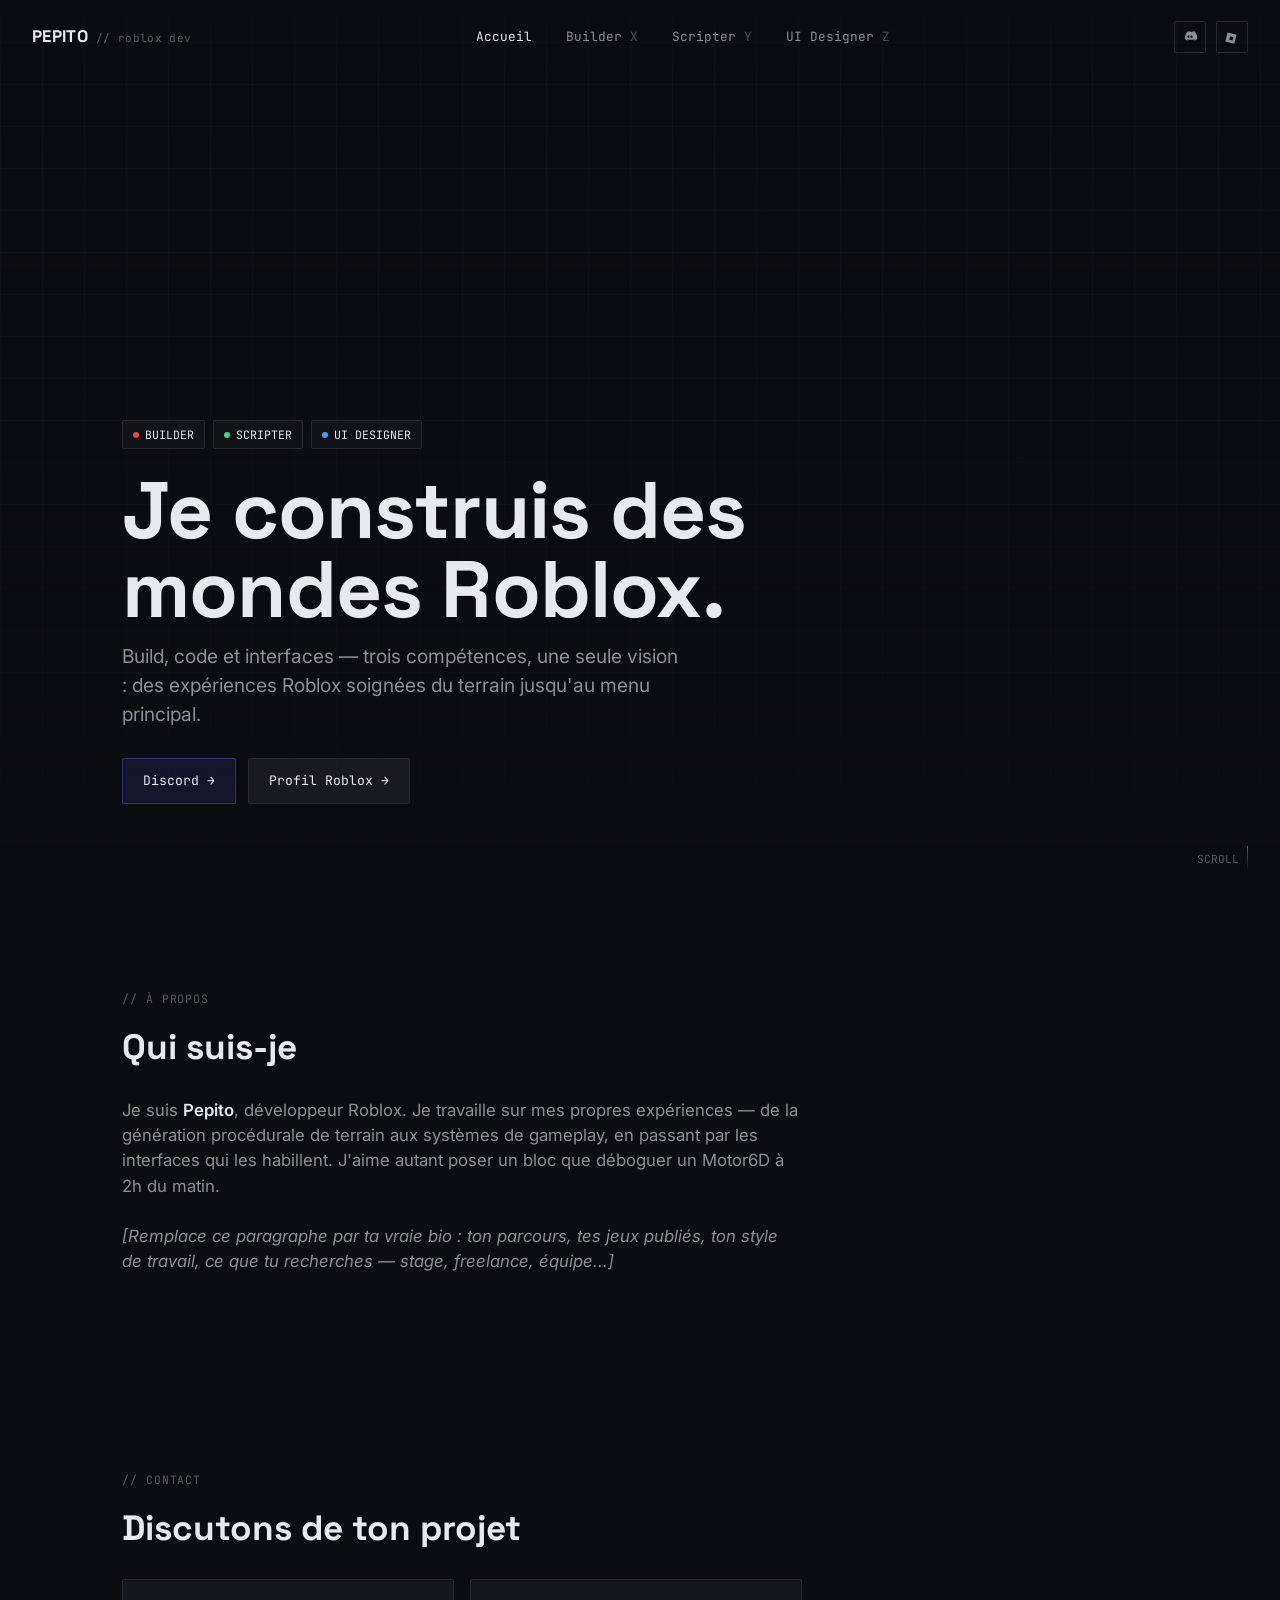
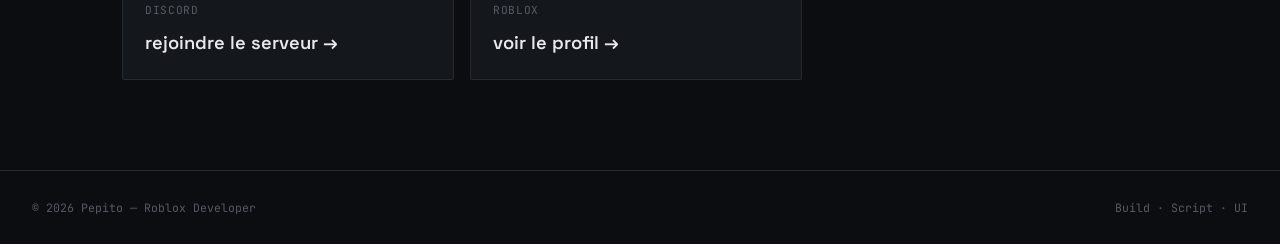
==== index.html @ 09fef63a "IDs Changes" ====
<!DOCTYPE html>
<html lang="fr">
<head>
<meta charset="UTF-8">
<meta name="viewport" content="width=device-width, initial-scale=1.0">
<title>Pepito — Roblox Builder · Scripter · UI Designer</title>
<meta name="description" content="Portfolio Roblox : Build, Scripting et UI Design.">
<link rel="preconnect" href="https://fonts.googleapis.com">
<link rel="preconnect" href="https://fonts.gstatic.com" crossorigin>
<link href="https://fonts.googleapis.com/css2?family=Space+Grotesk:wght@500;700&family=Inter:wght@400;500;600&family=JetBrains+Mono:wght@400;500&display=swap" rel="stylesheet">
<link rel="stylesheet" href="style.css">
</head>
<body>

<div class="grid-bg"></div>

<nav class="nav">
  <div class="nav__brand">PEPITO <span>// roblox dev</span></div>
  <div class="nav__links">
    <a href="index.html" class="active">Accueil</a>
    <a href="builder.html" data-axis="x">Builder <span style="opacity:.5">X</span></a>
    <a href="scripter.html" data-axis="y">Scripter <span style="opacity:.5">Y</span></a>
    <a href="ui-designer.html" data-axis="z">UI Designer <span style="opacity:.5">Z</span></a>
  </div>
  <div class="nav__social">
    <a href="https://discord.gg/TON-INVITE" target="_blank" rel="noopener" aria-label="Discord" title="Discord">
      <svg width="16" height="16" viewBox="0 0 24 24" fill="currentColor"><path d="M20.3 4.4A19.8 19.8 0 0 0 15.4 3l-.3.5c1.8.5 2.7 1.1 3.6 1.8-1.6-.8-3.2-1.2-4.7-1.2-1.6 0-3.1.4-4.7 1.2.9-.7 2-1.3 3.6-1.8L12.6 3a19.8 19.8 0 0 0-4.9 1.4C4.9 8 4.1 11.5 4.4 15c1.5 1.1 3 1.8 4.4 2.2l.6-1c-.7-.3-1.4-.6-2-1 .2-.1.3-.2.5-.3 3.7 1.7 7.7 1.7 11.4 0l.5.3c-.6.4-1.3.7-2 1l.6 1c1.4-.4 2.9-1.1 4.4-2.2.4-4-.6-7.5-2.9-10.6ZM9.7 13.3c-.9 0-1.6-.8-1.6-1.8s.7-1.8 1.6-1.8 1.6.8 1.6 1.8-.7 1.8-1.6 1.8Zm4.6 0c-.9 0-1.6-.8-1.6-1.8s.7-1.8 1.6-1.8 1.6.8 1.6 1.8-.7 1.8-1.6 1.8Z"/></svg>
    </a>
    <a href="https://www.roblox.com/users/TON-ID/profile" target="_blank" rel="noopener" aria-label="Roblox" title="Roblox">
      <svg width="14" height="14" viewBox="0 0 24 24" fill="currentColor"><path d="M4.3 4.3 19.7 8l-3.7 15.4L.7 19.7 4.3 4.3Zm4.3 6.6-1.4 5.8 5.8 1.4 1.4-5.8-5.8-1.4Z"/></svg>
    </a>
  </div>
  <button class="nav__toggle" aria-label="Menu">≡</button>
</nav>

<header class="hero">
  <video class="hero__video" autoplay muted loop playsinline>
    <source src="assets/hero.mp4" type="video/mp4">
  </video>
  <div class="hero__overlay"></div>
  <div class="hero__content">
    <div class="hero__tags">
      <span class="tag" data-axis="x"><span class="tag__dot"></span>BUILDER</span>
      <span class="tag" data-axis="y"><span class="tag__dot"></span>SCRIPTER</span>
      <span class="tag" data-axis="z"><span class="tag__dot"></span>UI DESIGNER</span>
    </div>
    <h1>Je construis des<br>mondes Roblox.</h1>
    <p class="hero__sub">
      Build, code et interfaces — trois compétences, une seule vision : des expériences
      Roblox soignées du terrain jusqu'au menu principal.
    </p>
    <div class="hero__actions">
      <a class="btn btn--discord" href="https://discord.gg/TON-INVITE" target="_blank" rel="noopener">Discord →</a>
      <a class="btn btn--roblox" href="https://www.roblox.com/users/TON-ID/profile" target="_blank" rel="noopener">Profil Roblox →</a>
    </div>
  </div>
  <div class="scrollhint">SCROLL</div>
</header>

<section class="section" id="bio">
  <p class="eyebrow">// À propos</p>
  <h2>Qui suis-je</h2>
  <p class="bio__text">
    Je suis <strong>Pepito</strong>, développeur Roblox. Je travaille sur mes propres
    expériences — de la génération procédurale de terrain aux systèmes de gameplay,
    en passant par les interfaces qui les habillent. J'aime autant poser un bloc que
    déboguer un Motor6D à 2h du matin.
    <br><br>
    <em>[Remplace ce paragraphe par ta vraie bio : ton parcours, tes jeux publiés,
    ton style de travail, ce que tu recherches — stage, freelance, équipe...]</em>
  </p>
</section>

<section class="section" id="contact">
  <p class="eyebrow">// Contact</p>
  <h2>Discutons de ton projet</h2>
  <div class="contact-grid">
    <a class="contact-card" href="https://discord.gg/TON-INVITE" target="_blank" rel="noopener">
      <div class="contact-card__label">Discord</div>
      <div class="contact-card__value">rejoindre le serveur →</div>
    </a>
    <a class="contact-card" href="https://www.roblox.com/users/TON-ID/profile" target="_blank" rel="noopener">
      <div class="contact-card__label">Roblox</div>
      <div class="contact-card__value">voir le profil →</div>
    </a>
  </div>
</section>

<footer class="footer">
  <span>© 2026 Pepito — Roblox Developer</span>
  <span>Build · Script · UI</span>
</footer>

<script src="script.js"></script>
</body>
</html>
---- style.css ----
/* ============================================================
   PORTE-FOLIO ROBLOX — style.css
   Thème: viewport de Roblox Studio, axes X/Y/Z comme code couleur
   X = Builder (rouge)  Y = Scripter (vert)  Z = UI Designer (bleu)
   ============================================================ */

:root {
  --bg: #0b0d10;
  --panel: #14171c;
  --panel-2: #191d23;
  --border: #262b32;
  --text: #e7e9ec;
  --text-dim: #8b9199;
  --text-faint: #565c66;

  --axis-x: #e5484d; /* Builder */
  --axis-y: #3dd68c; /* Scripter */
  --axis-z: #4c9aff; /* UI Designer */

  --font-display: "Space Grotesk", "Segoe UI", sans-serif;
  --font-body: "Inter", "Segoe UI", sans-serif;
  --font-mono: "JetBrains Mono", "Courier New", monospace;

  --radius: 2px;
}

* { box-sizing: border-box; }

html { scroll-behavior: smooth; }

body {
  margin: 0;
  background: var(--bg);
  color: var(--text);
  font-family: var(--font-body);
  line-height: 1.5;
  -webkit-font-smoothing: antialiased;
}

a { color: inherit; text-decoration: none; }

img, video { max-width: 100%; display: block; }

/* -------------------- grille baseplate -------------------- */
.grid-bg {
  position: fixed;
  inset: 0;
  z-index: -1;
  background-image:
    linear-gradient(rgba(255,255,255,0.035) 1px, transparent 1px),
    linear-gradient(90deg, rgba(255,255,255,0.035) 1px, transparent 1px);
  background-size: 42px 42px;
  pointer-events: none;
}

/* -------------------- nav -------------------- */
.nav {
  position: fixed;
  top: 0; left: 0; right: 0;
  z-index: 50;
  display: flex;
  align-items: center;
  justify-content: space-between;
  padding: 18px 32px;
  background: linear-gradient(to bottom, rgba(11,13,16,0.9), transparent);
}

.nav__brand {
  font-family: var(--font-display);
  font-weight: 700;
  font-size: 1.05rem;
  letter-spacing: 0.02em;
  display: flex;
  align-items: baseline;
  gap: 8px;
}

.nav__brand span {
  font-family: var(--font-mono);
  font-size: 0.7rem;
  color: var(--text-faint);
  font-weight: 400;
}

.nav__links {
  display: flex;
  align-items: center;
  gap: 4px;
  font-family: var(--font-mono);
  font-size: 0.8rem;
}

.nav__links a {
  padding: 8px 14px;
  color: var(--text-dim);
  border: 1px solid transparent;
  border-radius: var(--radius);
  transition: color 0.15s ease, border-color 0.15s ease, background 0.15s ease;
}

.nav__links a:hover {
  color: var(--text);
  border-color: var(--border);
  background: rgba(255,255,255,0.03);
}

.nav__links a.active { color: var(--text); }
.nav__links a.active[data-axis="x"] { color: var(--axis-x); border-color: rgba(229,72,77,0.35); }
.nav__links a.active[data-axis="y"] { color: var(--axis-y); border-color: rgba(61,214,140,0.35); }
.nav__links a.active[data-axis="z"] { color: var(--axis-z); border-color: rgba(76,154,255,0.35); }

.nav__social {
  display: flex;
  gap: 10px;
}

.nav__social a {
  width: 32px; height: 32px;
  display: grid; place-items: center;
  border: 1px solid var(--border);
  border-radius: var(--radius);
  color: var(--text-dim);
  transition: color 0.15s ease, border-color 0.15s ease;
}

.nav__social a:hover {
  color: var(--text);
  border-color: var(--text-dim);
}

.nav__toggle {
  display: none;
  background: none;
  border: 1px solid var(--border);
  color: var(--text);
  width: 38px; height: 38px;
  border-radius: var(--radius);
  font-family: var(--font-mono);
}

/* -------------------- hero (accueil) -------------------- */
.hero {
  position: relative;
  min-height: 100vh;
  display: flex;
  align-items: flex-end;
  overflow: hidden;
}

.hero__video {
  position: absolute;
  inset: 0;
  width: 100%;
  height: 100%;
  object-fit: cover;
  filter: saturate(0.9) brightness(0.55);
}

.hero__overlay {
  position: absolute;
  inset: 0;
  background:
    linear-gradient(180deg, rgba(11,13,16,0.35) 0%, rgba(11,13,16,0.55) 55%, rgba(11,13,16,0.97) 100%);
}

.hero__content {
  position: relative;
  z-index: 2;
  padding: 0 32px 96px;
  width: 100%;
  max-width: 1100px;
  margin: 0 auto;
}

.hero__tags {
  display: flex;
  gap: 8px;
  margin-bottom: 22px;
  font-family: var(--font-mono);
  font-size: 0.72rem;
  flex-wrap: wrap;
}

.tag {
  padding: 5px 10px;
  border: 1px solid var(--border);
  border-radius: var(--radius);
  background: rgba(20,23,28,0.7);
  backdrop-filter: blur(4px);
  display: inline-flex;
  align-items: center;
  gap: 6px;
}

.tag__dot { width: 6px; height: 6px; border-radius: 50%; }
.tag[data-axis="x"] .tag__dot { background: var(--axis-x); }
.tag[data-axis="y"] .tag__dot { background: var(--axis-y); }
.tag[data-axis="z"] .tag__dot { background: var(--axis-z); }

.hero h1 {
  font-family: var(--font-display);
  font-weight: 700;
  font-size: clamp(2.4rem, 7vw, 5rem);
  line-height: 0.98;
  margin: 0 0 14px;
  letter-spacing: -0.01em;
}

.hero__sub {
  font-size: clamp(1rem, 2vw, 1.2rem);
  color: var(--text-dim);
  max-width: 560px;
  margin: 0 0 30px;
}

.hero__actions { display: flex; gap: 12px; flex-wrap: wrap; }

.scrollhint {
  position: absolute;
  bottom: 28px; right: 32px;
  z-index: 2;
  font-family: var(--font-mono);
  font-size: 0.7rem;
  color: var(--text-faint);
  display: flex; align-items: center; gap: 8px;
}

.scrollhint::after {
  content: "";
  width: 1px; height: 26px;
  background: linear-gradient(var(--text-faint), transparent);
}

/* -------------------- boutons -------------------- */
.btn {
  font-family: var(--font-mono);
  font-size: 0.82rem;
  padding: 12px 20px;
  border-radius: var(--radius);
  border: 1px solid var(--border);
  display: inline-flex;
  align-items: center;
  gap: 10px;
  transition: transform 0.15s ease, border-color 0.15s ease, background 0.15s ease;
}

.btn:hover { transform: translateY(-1px); }

.btn--discord { background: rgba(88,101,242,0.12); border-color: rgba(88,101,242,0.4); }
.btn--discord:hover { background: rgba(88,101,242,0.22); }

.btn--roblox { background: rgba(255,255,255,0.06); border-color: var(--border); }
.btn--roblox:hover { background: rgba(255,255,255,0.1); }

/* -------------------- sections generiques -------------------- */
.section {
  max-width: 1100px;
  margin: 0 auto;
  padding: 90px 32px;
}

.eyebrow {
  font-family: var(--font-mono);
  font-size: 0.72rem;
  color: var(--text-faint);
  letter-spacing: 0.08em;
  text-transform: uppercase;
  margin: 0 0 14px;
}

.section h2 {
  font-family: var(--font-display);
  font-size: clamp(1.6rem, 3vw, 2.2rem);
  margin: 0 0 24px;
}

.bio__text {
  font-size: 1.05rem;
  color: var(--text-dim);
  max-width: 680px;
}

.bio__text strong { color: var(--text); font-weight: 600; }

.contact-grid {
  display: grid;
  grid-template-columns: 1fr 1fr;
  gap: 16px;
  margin-top: 20px;
  max-width: 680px;
}

@media (max-width: 620px) {
  .contact-grid { grid-template-columns: 1fr; }
}

.contact-card {
  padding: 22px;
  border: 1px solid var(--border);
  background: var(--panel);
  border-radius: var(--radius);
  transition: border-color 0.15s ease, background 0.15s ease;
}

.contact-card:hover { border-color: var(--text-dim); background: var(--panel-2); }

.contact-card__label {
  font-family: var(--font-mono);
  font-size: 0.7rem;
  color: var(--text-faint);
  margin-bottom: 10px;
  text-transform: uppercase;
  letter-spacing: 0.06em;
}

.contact-card__value {
  font-family: var(--font-display);
  font-size: 1.15rem;
  font-weight: 600;
}

/* -------------------- pages talents -------------------- */
.talent-header {
  position: relative;
  padding: 150px 32px 60px;
  max-width: 1100px;
  margin: 0 auto;
}

.axis-badge {
  width: 46px; height: 46px;
  border: 1px solid;
  border-radius: var(--radius);
  display: grid; place-items: center;
  font-family: var(--font-mono);
  font-weight: 700;
  font-size: 1.1rem;
  margin-bottom: 22px;
}

[data-axis="x"] .axis-badge { color: var(--axis-x); border-color: var(--axis-x); background: rgba(229,72,77,0.08); }
[data-axis="y"] .axis-badge { color: var(--axis-y); border-color: var(--axis-y); background: rgba(61,214,140,0.08); }
[data-axis="z"] .axis-badge { color: var(--axis-z); border-color: var(--axis-z); background: rgba(76,154,255,0.08); }

.talent-header h1 {
  font-family: var(--font-display);
  font-size: clamp(2.2rem, 6vw, 3.6rem);
  margin: 0 0 16px;
}

.talent-header p {
  color: var(--text-dim);
  max-width: 620px;
  font-size: 1.05rem;
}

.top-bar {
  position: fixed;
  top: 0; left: 0; right: 0;
  height: 3px;
  z-index: 60;
}

[data-axis="x"] .top-bar { background: var(--axis-x); }
[data-axis="y"] .top-bar { background: var(--axis-y); }
[data-axis="z"] .top-bar { background: var(--axis-z); }

.project-grid {
  max-width: 1100px;
  margin: 0 auto;
  padding: 0 32px 100px;
  display: grid;
  grid-template-columns: repeat(auto-fit, minmax(280px, 1fr));
  gap: 22px;
}

.project-card {
  position: relative;
  padding: 24px;
  border: 1px solid var(--border);
  background: var(--panel);
  border-radius: var(--radius);
  min-height: 190px;
  display: flex;
  flex-direction: column;
  justify-content: space-between;
}

.project-card__corners span {
  position: absolute;
  width: 14px; height: 14px;
  opacity: 0;
  transition: opacity 0.18s ease;
}

.project-card:hover .project-card__corners span { opacity: 1; }

[data-axis="x"] .project-card__corners span { border-color: var(--axis-x); }
[data-axis="y"] .project-card__corners span { border-color: var(--axis-y); }
[data-axis="z"] .project-card__corners span { border-color: var(--axis-z); }

.project-card__corners span:nth-child(1) { top: -1px; left: -1px; border-top: 2px solid; border-left: 2px solid; }
.project-card__corners span:nth-child(2) { top: -1px; right: -1px; border-top: 2px solid; border-right: 2px solid; }
.project-card__corners span:nth-child(3) { bottom: -1px; left: -1px; border-bottom: 2px solid; border-left: 2px solid; }
.project-card__corners span:nth-child(4) { bottom: -1px; right: -1px; border-bottom: 2px solid; border-right: 2px solid; }

.project-card__title {
  font-family: var(--font-display);
  font-size: 1.15rem;
  font-weight: 600;
  margin-bottom: 10px;
}

.project-card__desc {
  color: var(--text-dim);
  font-size: 0.92rem;
  flex: 1;
}

.project-card__tags {
  display: flex;
  gap: 6px;
  flex-wrap: wrap;
  margin-top: 16px;
  font-family: var(--font-mono);
  font-size: 0.68rem;
  color: var(--text-faint);
}

.project-card__tags span {
  padding: 3px 8px;
  border: 1px solid var(--border);
  border-radius: var(--radius);
}

/* -------------------- footer -------------------- */
.footer {
  border-top: 1px solid var(--border);
  padding: 28px 32px;
  display: flex;
  justify-content: space-between;
  align-items: center;
  font-family: var(--font-mono);
  font-size: 0.72rem;
  color: var(--text-faint);
  flex-wrap: wrap;
  gap: 10px;
}

/* -------------------- responsive nav -------------------- */
@media (max-width: 760px) {
  .nav__links { display: none; }
  .nav__toggle { display: block; }
  .nav.open .nav__links {
    display: flex;
    position: absolute;
    top: 60px; left: 20px; right: 20px;
    flex-direction: column;
    background: var(--panel);
    border: 1px solid var(--border);
    padding: 10px;
  }
  .talent-header { padding-top: 120px; }
}

@media (prefers-reduced-motion: reduce) {
  html { scroll-behavior: auto; }
  .btn:hover { transform: none; }
}
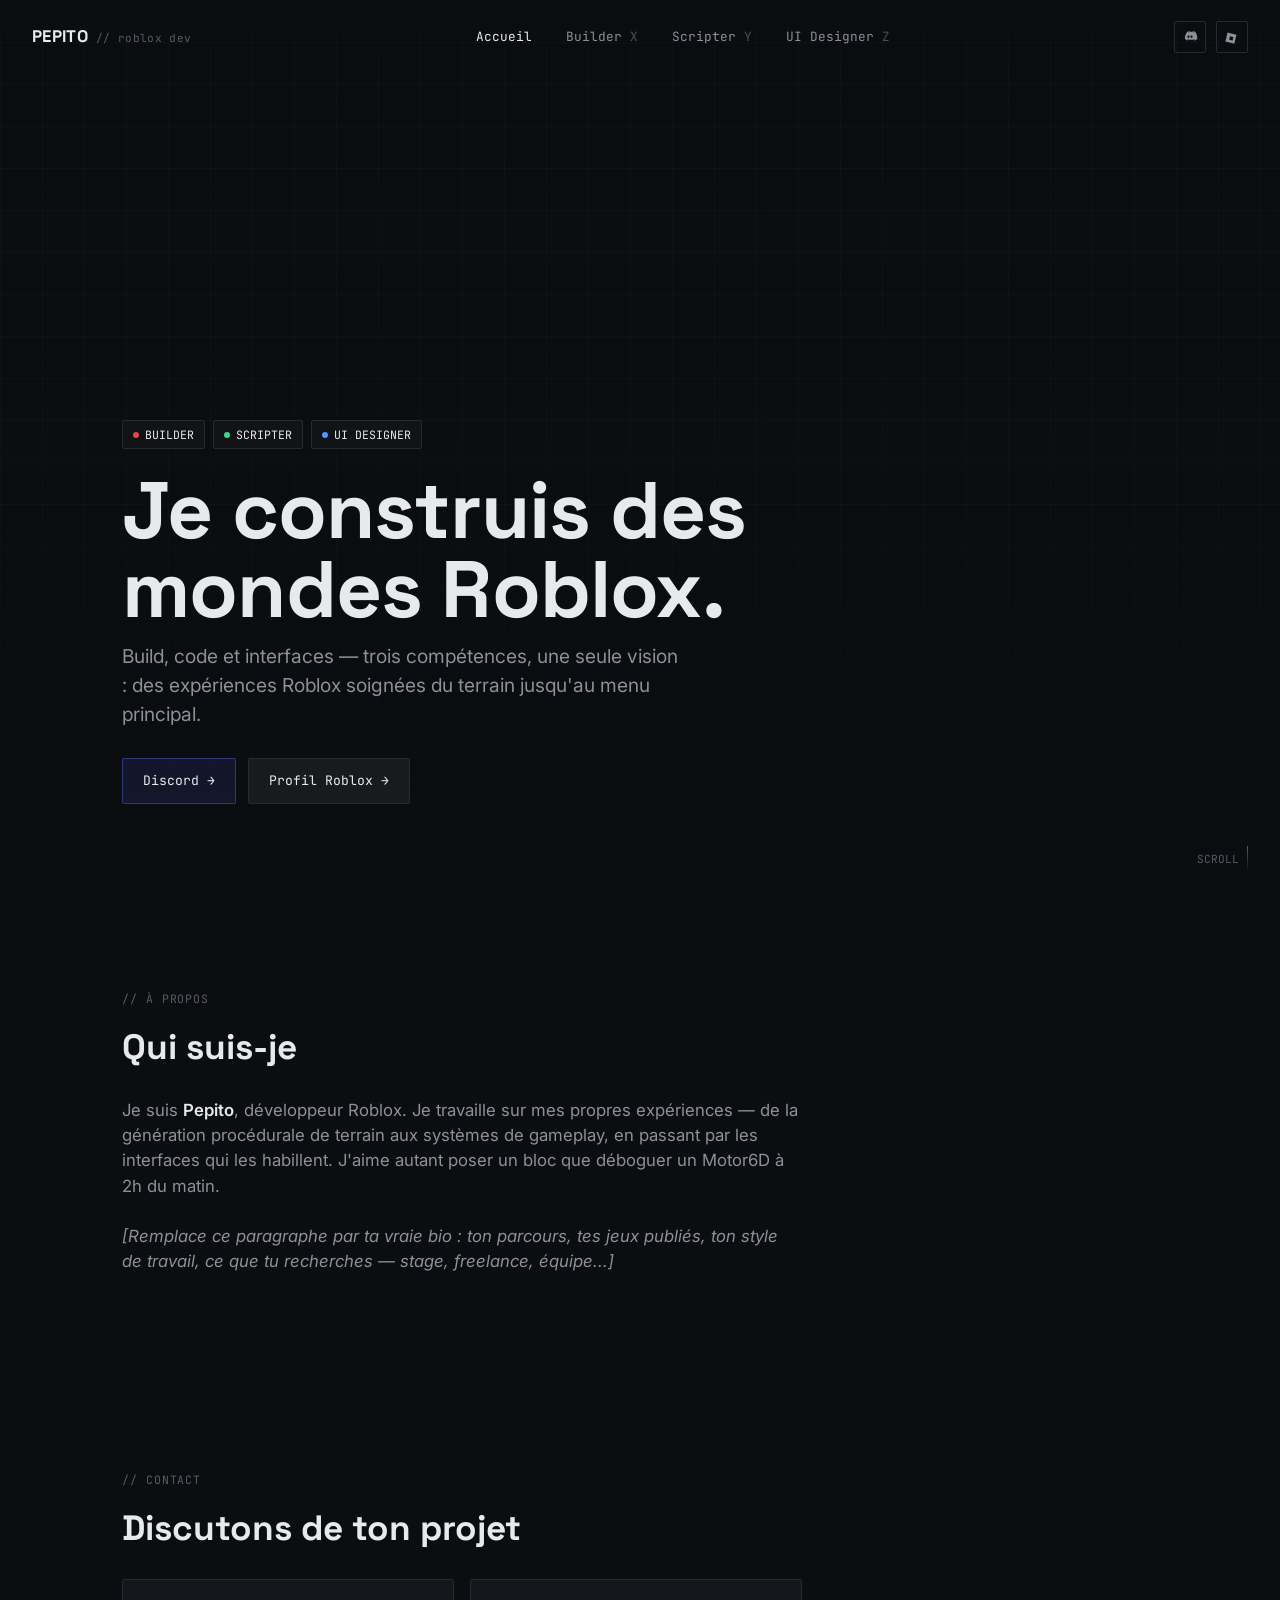
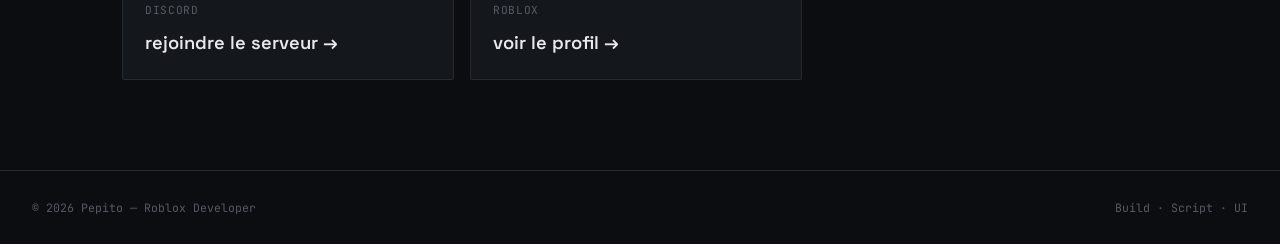
==== commit 2083046f: "Ajout du portfolio Roblox" ====
--- a/index.html
+++ b/index.html
@@ -23,10 +23,10 @@
     <a href="ui-designer.html" data-axis="z">UI Designer <span style="opacity:.5">Z</span></a>
   </div>
   <div class="nav__social">
-    <a href="https://discord.gg/TON-INVITE" target="_blank" rel="noopener" aria-label="Discord" title="Discord">
+    <a href="https://discord.com/users/1036660071263903816" target="_blank" rel="noopener" aria-label="Discord" title="Discord">
       <svg width="16" height="16" viewBox="0 0 24 24" fill="currentColor"><path d="M20.3 4.4A19.8 19.8 0 0 0 15.4 3l-.3.5c1.8.5 2.7 1.1 3.6 1.8-1.6-.8-3.2-1.2-4.7-1.2-1.6 0-3.1.4-4.7 1.2.9-.7 2-1.3 3.6-1.8L12.6 3a19.8 19.8 0 0 0-4.9 1.4C4.9 8 4.1 11.5 4.4 15c1.5 1.1 3 1.8 4.4 2.2l.6-1c-.7-.3-1.4-.6-2-1 .2-.1.3-.2.5-.3 3.7 1.7 7.7 1.7 11.4 0l.5.3c-.6.4-1.3.7-2 1l.6 1c1.4-.4 2.9-1.1 4.4-2.2.4-4-.6-7.5-2.9-10.6ZM9.7 13.3c-.9 0-1.6-.8-1.6-1.8s.7-1.8 1.6-1.8 1.6.8 1.6 1.8-.7 1.8-1.6 1.8Zm4.6 0c-.9 0-1.6-.8-1.6-1.8s.7-1.8 1.6-1.8 1.6.8 1.6 1.8-.7 1.8-1.6 1.8Z"/></svg>
     </a>
-    <a href="https://www.roblox.com/users/TON-ID/profile" target="_blank" rel="noopener" aria-label="Roblox" title="Roblox">
+    <a href="https://www.roblox.com/fr/users/1273219905/profile" target="_blank" rel="noopener" aria-label="Roblox" title="Roblox">
       <svg width="14" height="14" viewBox="0 0 24 24" fill="currentColor"><path d="M4.3 4.3 19.7 8l-3.7 15.4L.7 19.7 4.3 4.3Zm4.3 6.6-1.4 5.8 5.8 1.4 1.4-5.8-5.8-1.4Z"/></svg>
     </a>
   </div>
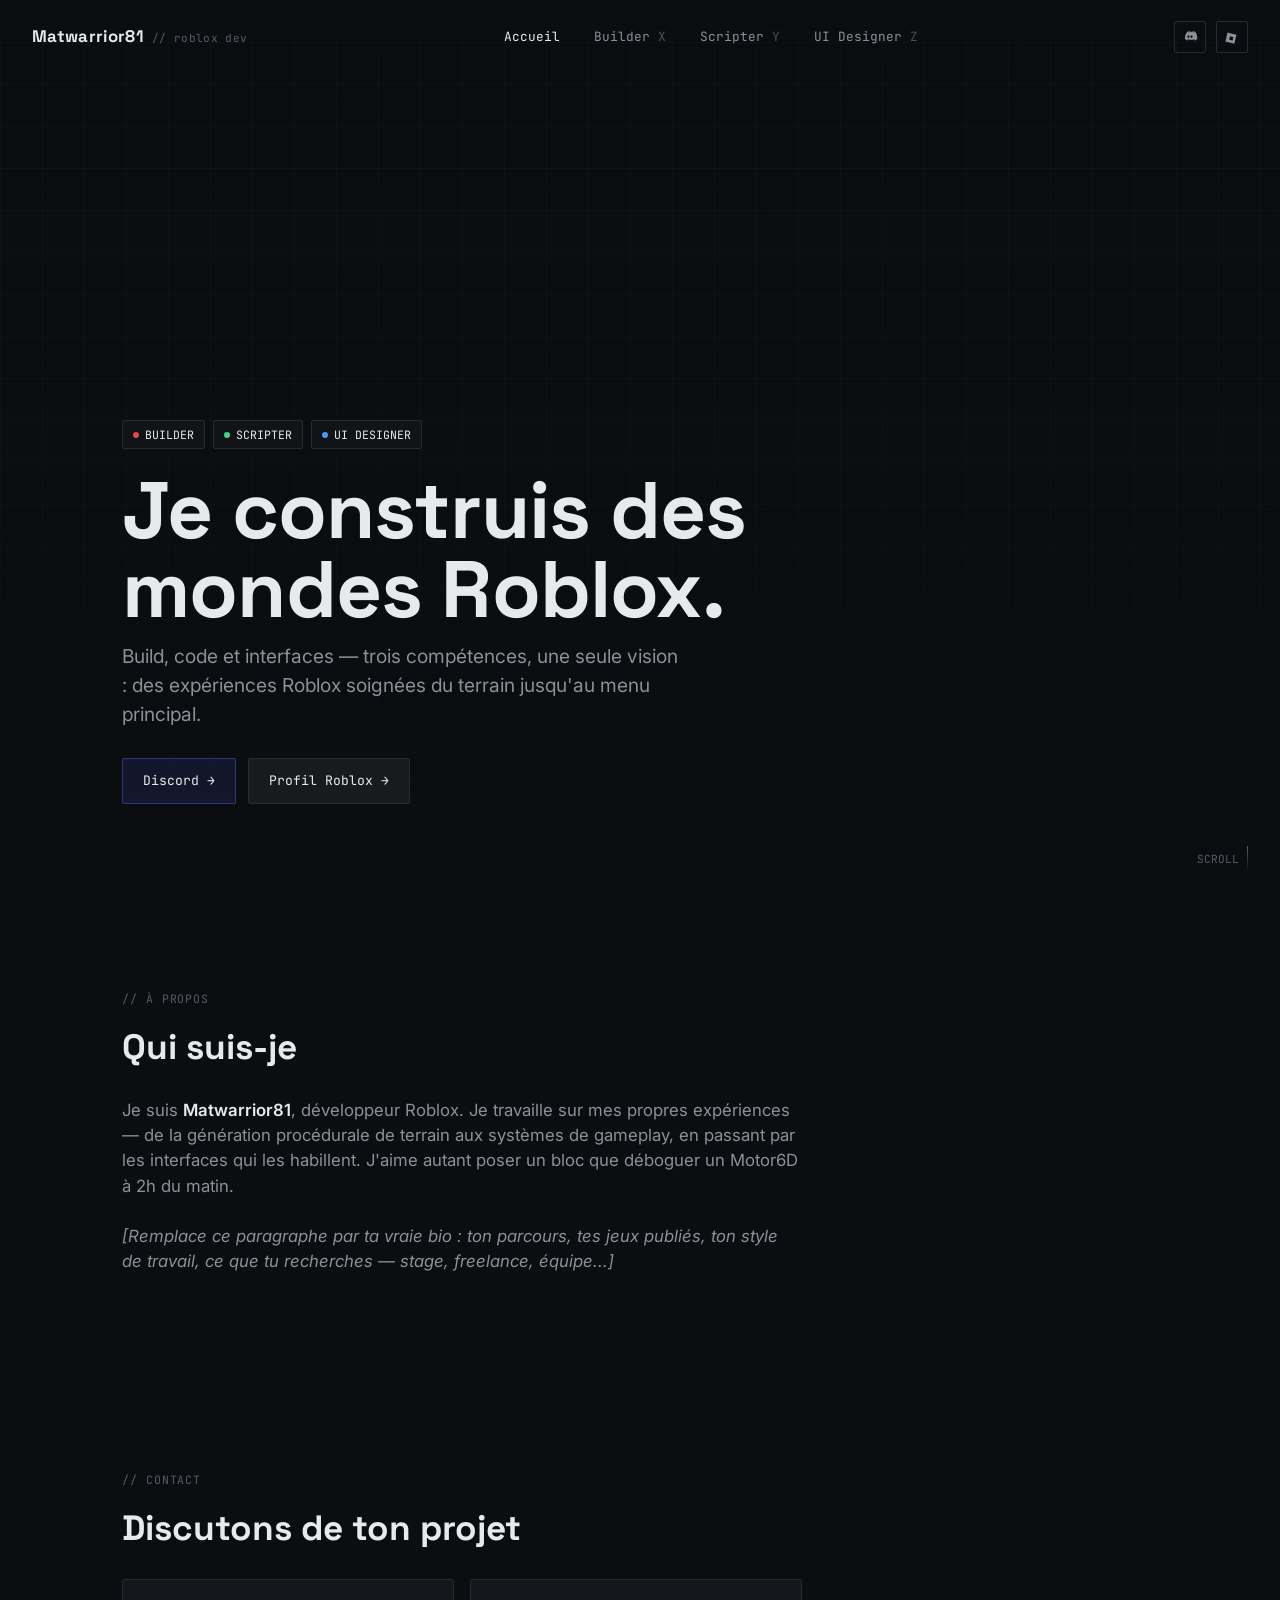
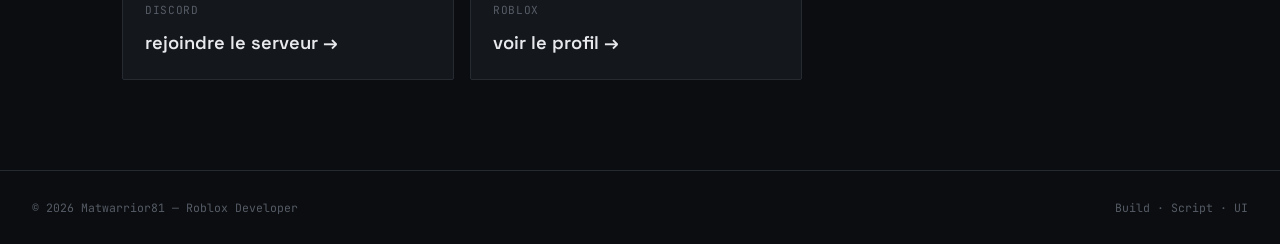
==== commit 1a92cf52: "UIS + Pepito" ====
--- a/index.html
+++ b/index.html
@@ -3,7 +3,7 @@
 <head>
 <meta charset="UTF-8">
 <meta name="viewport" content="width=device-width, initial-scale=1.0">
-<title>Pepito — Roblox Builder · Scripter · UI Designer</title>
+<title>Matwarrior81 — Roblox Builder · Scripter · UI Designer</title>
 <meta name="description" content="Portfolio Roblox : Build, Scripting et UI Design.">
 <link rel="preconnect" href="https://fonts.googleapis.com">
 <link rel="preconnect" href="https://fonts.gstatic.com" crossorigin>
@@ -15,7 +15,7 @@
 <div class="grid-bg"></div>
 
 <nav class="nav">
-  <div class="nav__brand">PEPITO <span>// roblox dev</span></div>
+  <div class="nav__brand">Matwarrior81 <span>// roblox dev</span></div>
   <div class="nav__links">
     <a href="index.html" class="active">Accueil</a>
     <a href="builder.html" data-axis="x">Builder <span style="opacity:.5">X</span></a>
@@ -61,7 +61,7 @@
   <p class="eyebrow">// À propos</p>
   <h2>Qui suis-je</h2>
   <p class="bio__text">
-    Je suis <strong>Pepito</strong>, développeur Roblox. Je travaille sur mes propres
+    Je suis <strong>Matwarrior81</strong>, développeur Roblox. Je travaille sur mes propres
     expériences — de la génération procédurale de terrain aux systèmes de gameplay,
     en passant par les interfaces qui les habillent. J'aime autant poser un bloc que
     déboguer un Motor6D à 2h du matin.
@@ -87,7 +87,7 @@
 </section>
 
 <footer class="footer">
-  <span>© 2026 Pepito — Roblox Developer</span>
+  <span>© 2026 Matwarrior81 — Roblox Developer</span>
   <span>Build · Script · UI</span>
 </footer>
 
--- a/style.css
+++ b/style.css
@@ -153,7 +153,7 @@
   width: 100%;
   height: 100%;
   object-fit: cover;
-  filter: saturate(0.9) brightness(0.55);
+  filter: saturate(0.9) brightness(1);
 }
 
 .hero__overlay {
@@ -384,6 +384,14 @@
   display: flex;
   flex-direction: column;
   justify-content: space-between;
+}
+
+.project-card__img {
+  width: calc(100% + 48px);
+  margin: -24px -24px 16px;
+  height: 160px;
+  object-fit: cover;
+  border-bottom: 1px solid var(--border);
 }
 
 .project-card__corners span {
@@ -467,3 +475,5 @@
   html { scroll-behavior: auto; }
   .btn:hover { transform: none; }
 }
+
+
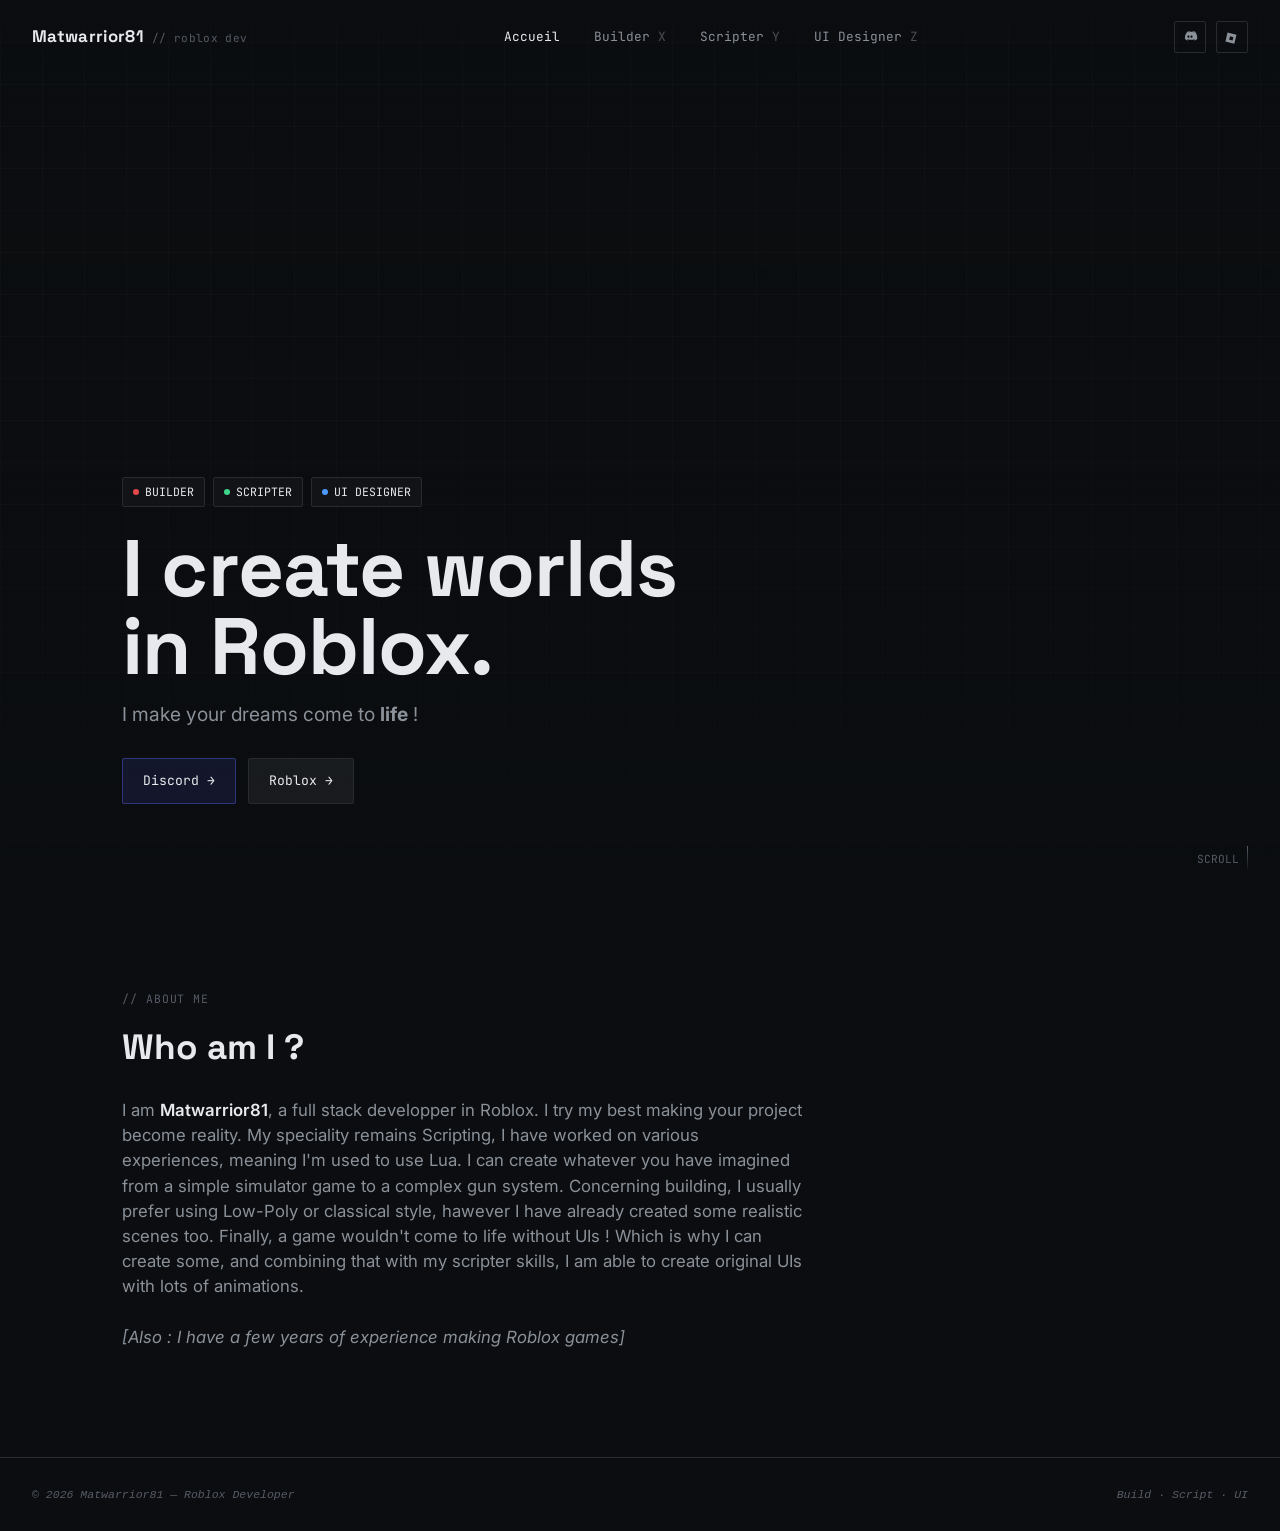
==== commit 9760d8e6: "HomaPage" ====
--- a/index.html
+++ b/index.html
@@ -44,46 +44,33 @@
       <span class="tag" data-axis="y"><span class="tag__dot"></span>SCRIPTER</span>
       <span class="tag" data-axis="z"><span class="tag__dot"></span>UI DESIGNER</span>
     </div>
-    <h1>Je construis des<br>mondes Roblox.</h1>
+    <h1>I create worlds<br>in Roblox.</h1>
     <p class="hero__sub">
-      Build, code et interfaces — trois compétences, une seule vision : des expériences
-      Roblox soignées du terrain jusqu'au menu principal.
+      I make your dreams come to <strong>life</strong> !
     </p>
     <div class="hero__actions">
-      <a class="btn btn--discord" href="https://discord.gg/TON-INVITE" target="_blank" rel="noopener">Discord →</a>
-      <a class="btn btn--roblox" href="https://www.roblox.com/users/TON-ID/profile" target="_blank" rel="noopener">Profil Roblox →</a>
+      <a class="btn btn--discord" href="https://discord.com/users/1036660071263903816" target="_blank" rel="noopener">Discord →</a>
+      <a class="btn btn--roblox" href="https://www.roblox.com/fr/users/1273219905/profile" target="_blank" rel="noopener">Roblox →</a>
     </div>
   </div>
   <div class="scrollhint">SCROLL</div>
 </header>
 
 <section class="section" id="bio">
-  <p class="eyebrow">// À propos</p>
-  <h2>Qui suis-je</h2>
+  <p class="eyebrow">// About me</p>
+  <h2>Who am I ?</h2>
   <p class="bio__text">
-    Je suis <strong>Matwarrior81</strong>, développeur Roblox. Je travaille sur mes propres
-    expériences — de la génération procédurale de terrain aux systèmes de gameplay,
-    en passant par les interfaces qui les habillent. J'aime autant poser un bloc que
-    déboguer un Motor6D à 2h du matin.
+    I am <strong>Matwarrior81</strong>, a full stack developper in Roblox. I try my best making your project
+    become reality. My speciality remains Scripting, I have worked on various experiences, meaning I'm used to
+    use Lua. I can create whatever you have imagined from a simple simulator game to a complex gun system.
+    Concerning building, I usually prefer using Low-Poly or classical style, hawever I have already created
+    some realistic scenes too.
+    Finally, a game wouldn't come to life without UIs ! Which is why I can create some, and combining that with
+    my scripter skills, I am able to create original UIs with lots of animations.
     <br><br>
-    <em>[Remplace ce paragraphe par ta vraie bio : ton parcours, tes jeux publiés,
-    ton style de travail, ce que tu recherches — stage, freelance, équipe...]</em>
+    <em>
+      [Also : I have a few years of experience making Roblox games]
   </p>
-</section>
-
-<section class="section" id="contact">
-  <p class="eyebrow">// Contact</p>
-  <h2>Discutons de ton projet</h2>
-  <div class="contact-grid">
-    <a class="contact-card" href="https://discord.gg/TON-INVITE" target="_blank" rel="noopener">
-      <div class="contact-card__label">Discord</div>
-      <div class="contact-card__value">rejoindre le serveur →</div>
-    </a>
-    <a class="contact-card" href="https://www.roblox.com/users/TON-ID/profile" target="_blank" rel="noopener">
-      <div class="contact-card__label">Roblox</div>
-      <div class="contact-card__value">voir le profil →</div>
-    </a>
-  </div>
 </section>
 
 <footer class="footer">
--- a/style.css
+++ b/style.css
@@ -387,10 +387,13 @@
 }
 
 .project-card__img {
+  display: block;
+  max-width: none;
   width: calc(100% + 48px);
   margin: -24px -24px 16px;
   height: 160px;
   object-fit: cover;
+  object-position: center;
   border-bottom: 1px solid var(--border);
 }
 
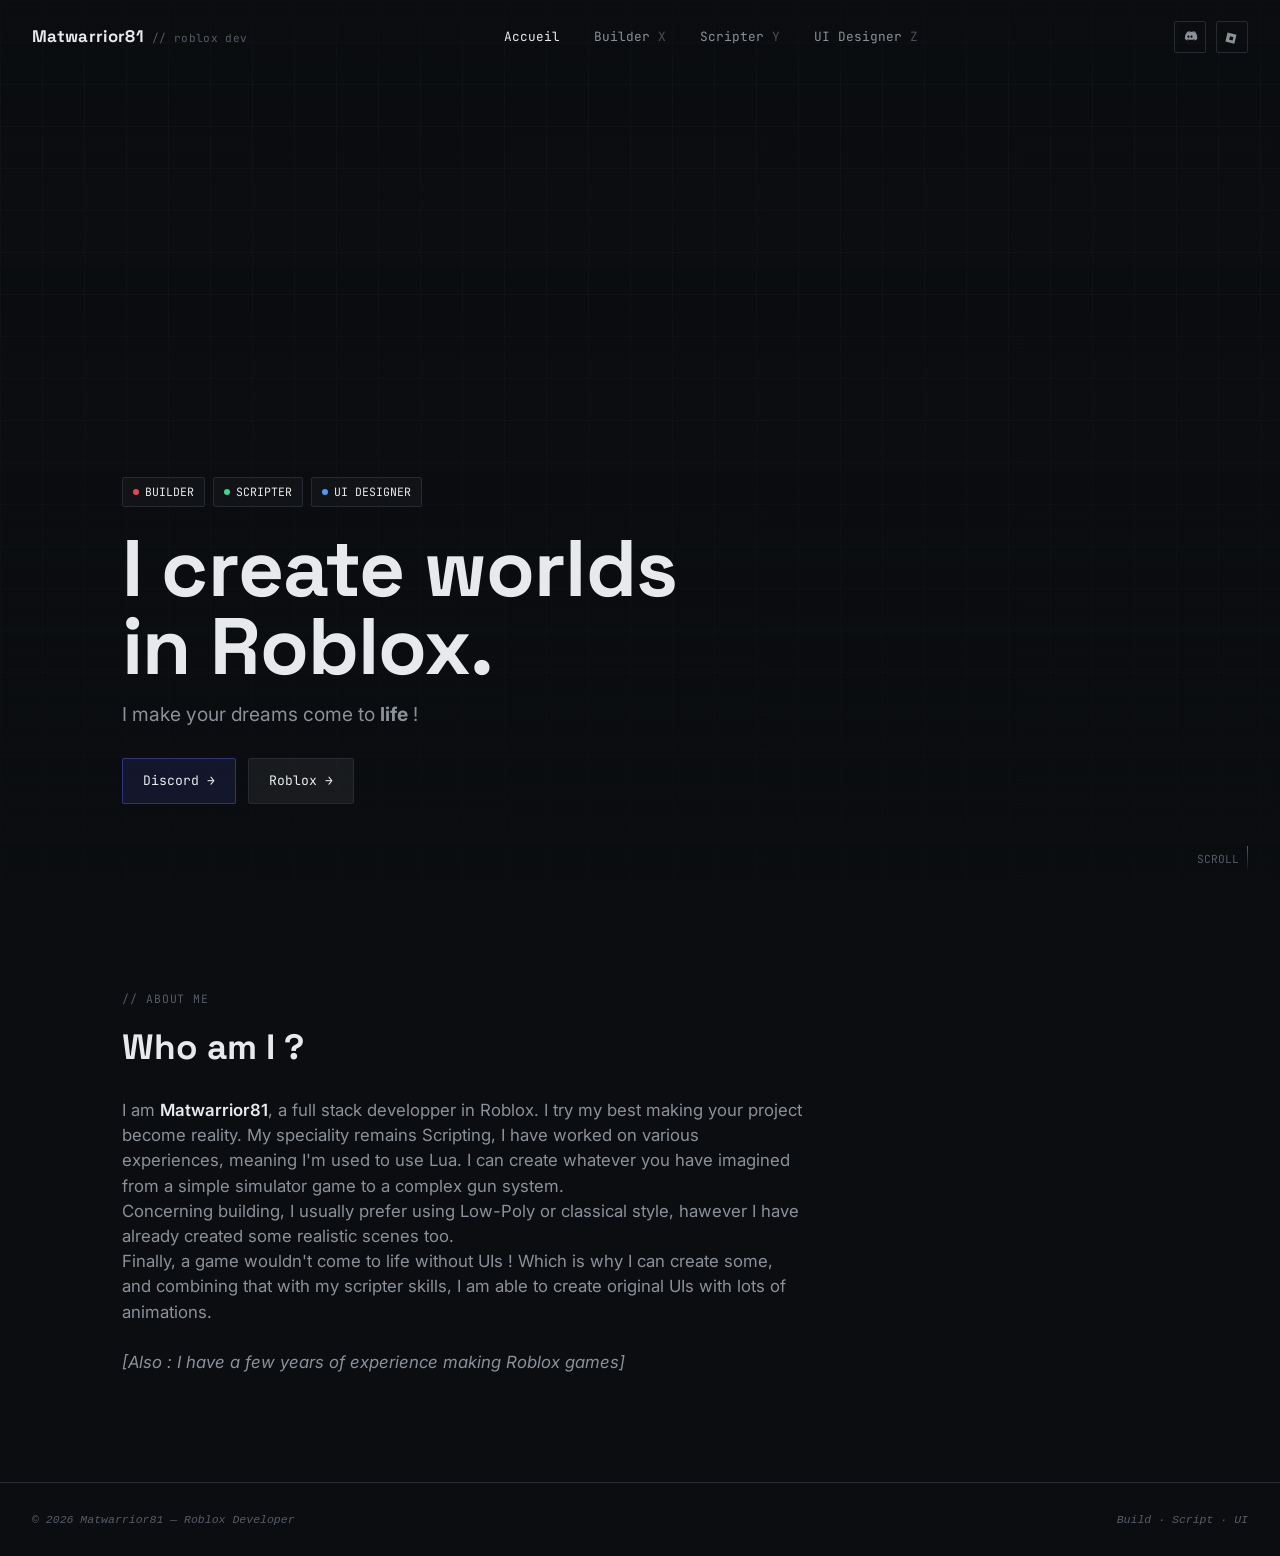
==== commit 8865cb52: "Builder Page" ====
--- a/index.html
+++ b/index.html
@@ -60,12 +60,14 @@
   <p class="eyebrow">// About me</p>
   <h2>Who am I ?</h2>
   <p class="bio__text">
-    I am <strong>Matwarrior81</strong>, a full stack developper in Roblox. I try my best making your project
+      I am <strong>Matwarrior81</strong>, a full stack developper in Roblox. I try my best making your project
     become reality. My speciality remains Scripting, I have worked on various experiences, meaning I'm used to
     use Lua. I can create whatever you have imagined from a simple simulator game to a complex gun system.
-    Concerning building, I usually prefer using Low-Poly or classical style, hawever I have already created
+    <br>
+      Concerning building, I usually prefer using Low-Poly or classical style, hawever I have already created
     some realistic scenes too.
-    Finally, a game wouldn't come to life without UIs ! Which is why I can create some, and combining that with
+    <br>
+      Finally, a game wouldn't come to life without UIs ! Which is why I can create some, and combining that with
     my scripter skills, I am able to create original UIs with lots of animations.
     <br><br>
     <em>
